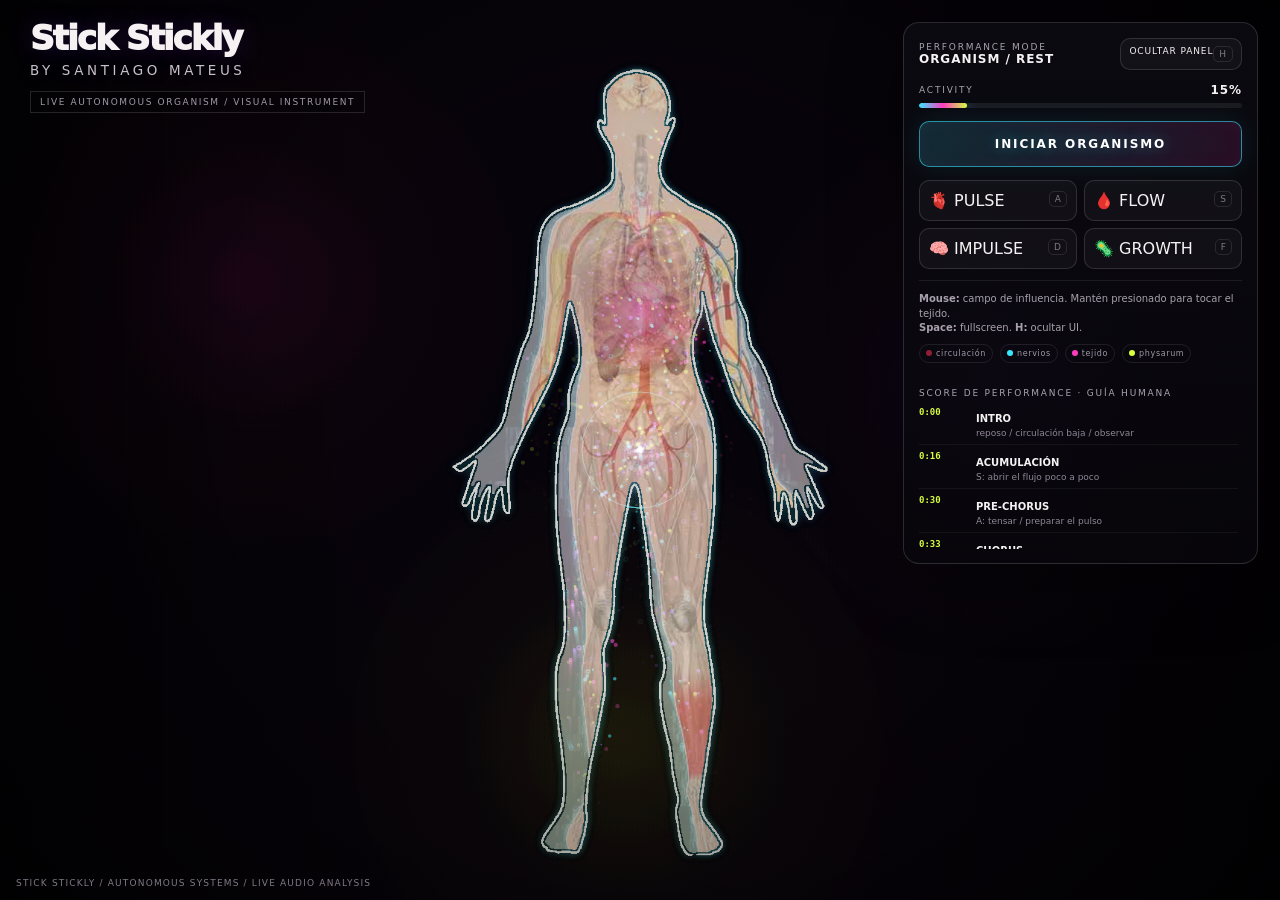
==== Stick_Stickly_Organism_Santiago_Mateus/index.html @ 16b4c2cf "Stick Stickly tarea" ====
<!doctype html>
<html lang="es">
<head>
<meta charset="utf-8">
<meta name="viewport" content="width=device-width,initial-scale=1">
<title>Stick Stickly | By Santiago Mateus</title>
<style>
:root{
  --bg:#07060b;
  --ink:#f6f1f2;
  --muted:#9d96a3;
  --cyan:#37e8ff;
  --pink:#ff3bbf;
  --lime:#d8ff3e;
  --violet:#8e4dff;
  --blood:#8e1f35;
}
*{box-sizing:border-box}
html,body{
  margin:0;width:100%;height:100%;overflow:hidden;background:var(--bg);
  color:var(--ink);font-family:Inter,ui-sans-serif,system-ui,-apple-system,Segoe UI,sans-serif;
  cursor:default
}
canvas{position:fixed;inset:0;width:100%;height:100%;display:block}
.vignette{position:fixed;inset:0;pointer-events:none;background:
  radial-gradient(circle at 50% 44%,transparent 33%,rgba(0,0,0,.28) 67%,rgba(0,0,0,.82) 100%),
  linear-gradient(90deg,rgba(0,0,0,.28),transparent 32%,transparent 68%,rgba(0,0,0,.28))}
.grain{position:fixed;inset:-50%;pointer-events:none;opacity:.055;
  background-image:url("data:image/svg+xml,%3Csvg xmlns='http://www.w3.org/2000/svg' width='160' height='160' viewBox='0 0 160 160'%3E%3Cfilter id='n'%3E%3CfeTurbulence type='fractalNoise' baseFrequency='.85' numOctaves='2' stitchTiles='stitch'/%3E%3C/filter%3E%3Crect width='100%25' height='100%25' filter='url(%23n)' opacity='.85'/%3E%3C/svg%3E");
  transform:rotate(7deg)}
.top{
  position:fixed;left:30px;top:24px;z-index:8;pointer-events:none;
  text-shadow:0 0 26px rgba(142,77,255,.22)
}
.title{font-weight:950;letter-spacing:-.055em;font-size:clamp(34px,4.5vw,66px);line-height:.88}
.by{font-size:clamp(11px,1.05vw,15px);letter-spacing:.27em;text-transform:uppercase;color:#c8c0ca;margin-top:9px}
.tag{
  display:inline-block;margin-top:13px;padding:5px 9px;border:1px solid rgba(255,255,255,.13);
  background:rgba(5,4,8,.35);font-size:9px;
  letter-spacing:.18em;text-transform:uppercase;color:#9f98a7
}
.panel{
  position:fixed;right:22px;top:22px;z-index:12;width:min(355px,calc(100vw - 44px));
  padding:15px 15px 14px;border:1px solid rgba(255,255,255,.14);border-radius:16px;
  background:linear-gradient(180deg,rgba(12,11,18,.88),rgba(8,7,12,.74));
  box-shadow:0 16px 70px rgba(0,0,0,.35)
}
.panel.hidden{display:none}
.row{display:flex;justify-content:space-between;align-items:center;gap:16px}
.label{font-size:9px;text-transform:uppercase;letter-spacing:.2em;color:#aaa2b0}
.value{font-size:12px;font-weight:800;letter-spacing:.08em}
.controls{display:grid;grid-template-columns:1fr 1fr;gap:7px;margin-top:11px}
button{
  appearance:none;border:1px solid rgba(255,255,255,.13);background:rgba(255,255,255,.035);
  color:var(--ink);padding:10px 9px;border-radius:10px;cursor:pointer;text-align:left;
  font:inherit;transition:.14s transform,.14s background,.14s border,.14s box-shadow
}
button:hover{transform:translateY(-1px);background:rgba(255,255,255,.075)}
button.active{
  border-color:rgba(216,255,62,.72);
  box-shadow:0 0 25px rgba(216,255,62,.11),inset 0 0 14px rgba(216,255,62,.035)
}
#hideBtn{font-size:9px;padding:7px 8px;letter-spacing:.1em;text-transform:uppercase}
.k{
  font-size:9px;color:#7f7887;float:right;border:1px solid rgba(255,255,255,.1);
  padding:2px 5px;border-radius:5px
}
.meter{height:5px;border-radius:99px;background:rgba(255,255,255,.07);margin-top:6px;overflow:hidden}
.fill{
  height:100%;width:0%;border-radius:99px;
  background:linear-gradient(90deg,var(--cyan),var(--pink),var(--lime));
  box-shadow:0 0 13px rgba(55,232,255,.48)
}
.hint{margin-top:11px;padding-top:11px;border-top:1px solid rgba(255,255,255,.08);font-size:10px;line-height:1.45;color:#a8a1ad}
.score{margin-top:11px;max-height:235px;overflow:auto;padding-right:4px}
.score::-webkit-scrollbar{width:5px}.score::-webkit-scrollbar-thumb{background:rgba(255,255,255,.12);border-radius:9px}
.cue{display:grid;grid-template-columns:48px 1fr;gap:9px;padding:6px 0;border-bottom:1px solid rgba(255,255,255,.05)}
.time{font:700 9px ui-monospace,monospace;color:var(--lime)}
.cue b{font-size:10px}.cue span{display:block;font-size:9px;color:#8e8795;margin-top:2px}
.legend{display:flex;gap:7px;flex-wrap:wrap;margin-top:8px}
.chip{font-size:8px;letter-spacing:.08em;padding:4px 6px;border:1px solid rgba(255,255,255,.09);border-radius:999px;color:#9f98a7}
.chip i{display:inline-block;width:6px;height:6px;border-radius:50%;margin-right:4px}
.startButton{width:100%;margin:13px 0 2px;padding:15px 12px;border:1px solid rgba(55,232,255,.55);
  background:linear-gradient(110deg,rgba(55,232,255,.16),rgba(255,59,191,.12));color:#fff;
  font-size:12px;font-weight:900;letter-spacing:.16em;text-align:center;text-shadow:0 0 16px rgba(55,232,255,.4);
  box-shadow:0 0 28px rgba(55,232,255,.1),inset 0 0 20px rgba(255,59,191,.04)}
.startButton:hover{border-color:var(--cyan);background:linear-gradient(110deg,rgba(55,232,255,.25),rgba(255,59,191,.2))}
.startButton:disabled{opacity:.5;cursor:wait;transform:none}
.beatFlag{display:inline-block;margin-left:8px;color:var(--pink);font-size:9px;letter-spacing:.16em;opacity:0;transition:opacity .04s;text-shadow:0 0 12px var(--pink)}
.beatFlag.active{opacity:1}
.startButton[hidden]{display:none}
.loading{position:fixed;left:50%;top:50%;z-index:20;transform:translate(-50%,-50%);padding:9px 13px;
  color:var(--cyan);background:rgba(7,6,11,.85);border:1px solid rgba(55,232,255,.25);font-size:10px;
  letter-spacing:.16em;text-transform:uppercase;pointer-events:none}
.loading.hidden{display:none}
.bottom{
  position:fixed;left:28px;bottom:22px;z-index:8;color:#817987;font-size:9px;
  letter-spacing:.13em;text-transform:uppercase;pointer-events:none
}
.bottom{left:16px;bottom:12px}
  .title{font-size:34px}.controls{grid-template-columns:1fr 1fr}.score{max-height:175px}

</style>
</head>
<body>
<canvas id="c"></canvas>
<div class="vignette"></div>

<div class="top">
  <div class="title">Stick Stickly</div>
  <div class="by">By Santiago Mateus</div>
  <div class="tag">live autonomous organism / visual instrument</div>
</div>

<div class="panel" id="panel">
  <div class="row">
    <div><div class="label">Performance mode</div><div class="value" id="mode">ORGANISM / REST</div></div>
    <button id="hideBtn">ocultar panel <span class="k">H</span></button>
  </div>

  <div class="row" style="margin-top:13px">
    <div class="label">activity <span class="beatFlag" id="beatFlag">BEAT</span></div><div class="value" id="activityText">0%</div>
  </div>
  <div class="meter"><div class="fill" id="activityFill"></div></div>

  <button class="startButton" id="startBtn" type="button" disabled>INICIAR ORGANISMO</button>

  <div class="controls">
    <button id="pulseBtn">🫀 PULSE <span class="k">A</span></button>
    <button id="flowBtn">🩸 FLOW <span class="k">S</span></button>
    <button id="impulseBtn">🧠 IMPULSE <span class="k">D</span></button>
    <button id="growthBtn">🦠 GROWTH <span class="k">F</span></button>
  </div>

  <div class="hint">
    <b>Mouse:</b> campo de influencia. Mantén presionado para tocar el tejido.
    <br><b>Space:</b> fullscreen. <b>H:</b> ocultar UI.
  </div>

  <div class="legend">
    <span class="chip"><i style="background:var(--blood)"></i>circulación</span>
    <span class="chip"><i style="background:var(--cyan)"></i>nervios</span>
    <span class="chip"><i style="background:var(--pink)"></i>tejido</span>
    <span class="chip"><i style="background:var(--lime)"></i>physarum</span>
  </div>

  <div class="score">
    <div class="label" style="margin:14px 0 3px">score de performance · guía humana</div>
    <div class="cue"><div class="time">0:00</div><div><b>INTRO</b><span>reposo / circulación baja / observar</span></div></div>
    <div class="cue"><div class="time">0:16</div><div><b>ACUMULACIÓN</b><span>S: abrir el flujo poco a poco</span></div></div>
    <div class="cue"><div class="time">0:30</div><div><b>PRE-CHORUS</b><span>A: tensar / preparar el pulso</span></div></div>
    <div class="cue"><div class="time">0:33</div><div><b>CHORUS</b><span>A + S: el organismo se llena</span></div></div>
    <div class="cue"><div class="time">0:56</div><div><b>VERSE</b><span>soltar A / dejar respirar</span></div></div>
    <div class="cue"><div class="time">1:06</div><div><b>BRIDGE</b><span>D: descarga nerviosa puntual</span></div></div>
    <div class="cue"><div class="time">1:11</div><div><b>BREAKDOWN</b><span>F + S: tejido fuera de equilibrio</span></div></div>
    <div class="cue"><div class="time">2:01</div><div><b>CHORUS 2</b><span>A + mouse: máxima intervención</span></div></div>
    <div class="cue"><div class="time">2:23</div><div><b>CODA / OUTRO</b><span>soltar controles / cicatriz residual</span></div></div>
    <div class="hint">Los tiempos son una guía inicial de ensayo. El audio modula sutilmente el tejido; la intervención sigue siendo manual.</div>
  </div>
</div>

<div class="bottom">stick stickly / autonomous systems / live audio analysis</div>
<div class="loading" id="loading">loading organism</div>

<script>
(() => {
  "use strict";

  const canvas = document.getElementById("c");
  const ctx = canvas.getContext("2d", {alpha:false});
  const panel = document.getElementById("panel");
  const loading = document.getElementById("loading");
  const modeEl = document.getElementById("mode");
  const beatFlag = document.getElementById("beatFlag");
  const activityFill = document.getElementById("activityFill");
  const activityText = document.getElementById("activityText");
  const DPR = Math.min(devicePixelRatio || 1, 2);

  const SRC_W = 585, SRC_H = 1112;
  let W = innerWidth, H = innerHeight;
  let t = 0, last = performance.now();
  let mouse = {x:W/2, y:H/2, inside:true, down:false};

  let pulse=.05, flow=.25, impulse=.02, growth=.28;
  let targetPulse=pulse, targetFlow=flow, targetImpulse=impulse, targetGrowth=growth;
  let energy=.04, nerveBurst=0;
  let beatPulse=0, beatArmed=true, nextBeatAt=0;

  let maskCanvas, maskCtx, maskData;
  let bodyRect={x:0,y:0,w:0,h:0,scale:1};
  let maskAlpha=null;
  let bodyTexture, bodyMaskImage, bodyOutline, neonTexture;
  let staticBodyCanvas, staticBodyCtx;
  let blood=[], nerves=[], sparks=[];
  let phys=[];

  let gridW=120, gridH=80, slimeGrid, slimeNext;
  let audioContext=null, analyser=null, audioElement=null, audioData=null;
  let bassEnergy=0, trebleEnergy=0, movementEnergy=.08;
  const bassHistory=[];
  const BASS_HISTORY_SIZE=48;
  const auraColors = ['#FF00FF', '#CCFF00', '#00FFFF', '#8A2BE2'];
  let auraColorIndex = 0;

  const COLORS = {
    bg:"#07060b", bone:"#ebe4da", tissue:"#c98c86", blood:"#8e1f35",
    cyan:"#37e8ff", pink:"#ff3bbf", lime:"#d8ff3e", violet:"#8e4dff"
  };
  const CELL_COLORS=[COLORS.pink,COLORS.lime,COLORS.cyan,COLORS.violet,COLORS.blood];

  const rand=(a=1,b=0)=>Math.random()*(a-b)+b;
  const clamp=(v,a,b)=>Math.max(a,Math.min(b,v));
  const lerp=(a,b,x)=>a+(b-a)*x;
  const smooth=(a,b,x)=>lerp(a,b,x*x*(3-2*x));

  function resize(){
    W=innerWidth; H=innerHeight;
    canvas.width=W*DPR; canvas.height=H*DPR;
    canvas.style.width=W+"px"; canvas.style.height=H+"px";
    ctx.setTransform(DPR,0,0,DPR,0,0);
    ctx.fillStyle=COLORS.bg;
    ctx.fillRect(0,0,W,H);
    bodyRect=rect();
    initGrid();
  }

  function rect(){
    // The uploaded croquis defines the silhouette proportions.
    const scale=Math.min((W*.72)/SRC_W,(H*.92)/SRC_H);
    const w=SRC_W*scale, h=SRC_H*scale;
    return {x:(W-w)/2,y:(H-h)/2+12,w,h,scale};
  }

  function normToScreen(nx,ny){
    const r=bodyRect;
    return {x:r.x+nx*r.w,y:r.y+ny*r.h};
  }

  function insideBody(x,y){
    if(!maskAlpha) return true;
    const r=bodyRect;
    if(x<r.x || x>=r.x+r.w || y<r.y || y>=r.y+r.h) return false;
    const sx=((x-r.x)*SRC_W/r.w)|0;
    const sy=((y-r.y)*SRC_H/r.h)|0;
    return maskAlpha[sy*SRC_W+sx] > 18;
  }

  function bodyPoint(){
    const r=bodyRect;
    for(let i=0;i<220;i++){
      const x=r.x+Math.random()*r.w;
      const y=r.y+Math.random()*r.h;
      if(insideBody(x,y)) return {x,y};
    }
    return normToScreen(.5,.48);
  }

  function loadImage(src){
    return new Promise((resolve,reject)=>{
      const img=new Image();
      img.onload=()=>resolve(img);
      img.onerror=reject;
      img.src=src;
    });
  }

  function buildNeonTexture(){
    const c=document.createElement("canvas");c.width=SRC_W;c.height=SRC_H;
    const x=c.getContext("2d");
    const g=x.createLinearGradient(0,0,SRC_W,SRC_H);
    g.addColorStop(0,"rgba(55,232,255,.24)");
    g.addColorStop(.38,"rgba(142,77,255,.08)");
    g.addColorStop(.55,"rgba(255,59,191,.18)");
    g.addColorStop(.78,"rgba(216,255,62,.10)");
    g.addColorStop(1,"rgba(55,232,255,.18)");
    x.fillStyle=g;x.fillRect(0,0,SRC_W,SRC_H);
    x.globalCompositeOperation="destination-in";
    x.drawImage(bodyMaskImage,0,0,SRC_W,SRC_H);
    x.globalCompositeOperation="source-over";
    return c;
  }

  function makeAgent(){
    const p=bodyPoint();
    return {x:p.x,y:p.y,vx:rand(1.2,-1.2),vy:rand(1.2,-1.2),r:rand(2.3,.8),seed:Math.random()*1000,life:1};
  }

  function makeNerve(){
    const targets=[
      normToScreen(.50,.09),normToScreen(.50,.22),normToScreen(.50,.31),
      normToScreen(.27,.50),normToScreen(.73,.50),
      normToScreen(.36,.86),normToScreen(.64,.86)
    ];
    const p=bodyPoint(), target=targets[(Math.random()*targets.length)|0];
    return {x:p.x,y:p.y,vx:0,vy:0,target,life:rand(1.8,.5),sz:rand(2.8,1.0)};
  }

  function initAgents(){
    blood=Array.from({length:420},makeAgent);
    nerves=Array.from({length:120},makeNerve);
    phys=Array.from({length:250},()=>{
      const p=bodyPoint(); return {x:p.x,y:p.y,a:rand(Math.PI*2)};
    });
    sparks=[];
    slimeGrid=new Float32Array(gridW*gridH);
    slimeNext=new Float32Array(gridW*gridH);
  }

  function initMaskData(){
    maskCanvas=document.createElement("canvas");
    maskCanvas.width=SRC_W;maskCanvas.height=SRC_H;
    maskCtx=maskCanvas.getContext("2d",{willReadFrequently:true});
    maskCtx.drawImage(bodyMaskImage,0,0,SRC_W,SRC_H);
    maskData=maskCtx.getImageData(0,0,SRC_W,SRC_H);
    maskAlpha=new Uint8Array(SRC_W*SRC_H);
    for(let i=0,p=0;i<maskAlpha.length;i++,p+=4) maskAlpha[i]=maskData.data[p+3];
  }

  function initGrid(){
    gridW=Math.max(64,Math.floor(W/15));
    gridH=Math.max(42,Math.floor(H/15));
    if(!slimeGrid) slimeGrid=new Float32Array(gridW*gridH);
    else if(slimeGrid.length!==gridW*gridH){
      slimeGrid=new Float32Array(gridW*gridH);
      slimeNext=new Float32Array(gridW*gridH);
    }
  }

  function gidx(x,y){return y*gridW+x}

  function trailAt(px,py){
    const r=bodyRect;
    const gx=clamp(Math.floor((px-r.x)/r.w*gridW),0,gridW-1);
    const gy=clamp(Math.floor((py-r.y)/r.h*gridH),0,gridH-1);
    return slimeGrid[gidx(gx,gy)]||0;
  }

  function deposit(px,py,a){
    const r=bodyRect;
    if(px<r.x||py<r.y||px>r.x+r.w||py>r.y+r.h)return;
    const gx=clamp(Math.floor((px-r.x)/r.w*gridW),0,gridW-1);
    const gy=clamp(Math.floor((py-r.y)/r.h*gridH),0,gridH-1);
    if(insideBody(px,py)) slimeGrid[gidx(gx,gy)]+=a;
  }

  function flowVector(x,y){
    const r=bodyRect;
    const nx=(x-r.x)/r.w-.5, ny=(y-r.y)/r.h-.5;
    const noiseStrength=.55+flow*1.7+movementEnergy*2.1+beatPulse*5.2;
    const curl=Math.sin(ny*8+t*(.46+flow*.24))+(.65+flow*.2)*Math.cos(nx*6.4-t*.33)+Math.sin(nx*11-ny*7+t*15)*beatPulse;
    const curl2=Math.cos(nx*7.2+t*.19)-Math.sin(ny*5.1+t*(.40+flow*.2));

    let fx=(Math.cos(curl*1.7+t*.13)-.55*ny*curl2)*noiseStrength;
    let fy=(Math.sin(curl2*1.55-t*.11)+.55*nx*curl)*noiseStrength;
    const noiseAngle=Math.sin(nx*8+ny*5+t*1.1)*(flow*.13+movementEnergy*.12+beatPulse*2.4);
    const rotatedX=fx*Math.cos(noiseAngle)-fy*Math.sin(noiseAngle);
    fy=fx*Math.sin(noiseAngle)+fy*Math.cos(noiseAngle);
    fx=rotatedX;

    // Global circulation is biased toward the heart, not hard-coded paths.
    const heart=normToScreen(.50,.315);
    const dx=heart.x-x, dy=heart.y-y, d=Math.hypot(dx,dy)||1;
    fx += (dx/d)*(0.55+flow*1.8);
    fy += (dy/d)*(0.55+flow*1.8);

    // Performer becomes a moving local field disturbance.
    if(mouse.inside){
      const mdx=mouse.x-x, mdy=mouse.y-y, md=Math.hypot(mdx,mdy)||1;
      if(md<180){
        const m=1-md/180;
        const sign=mouse.down?-1:1;
        fx+=(mdx/md)*m*(2.5+flow*2.1)*sign;
        fy+=(mdy/md)*m*(2.5+flow*2.1)*sign;
      }
    }
    const L=Math.hypot(fx,fy)||1;
    return {x:fx/L,y:fy/L};
  }

  function updateBlood(dt){
    for(let i=0;i<blood.length;i++){
      const p=blood[i];
      let sx=0,sy=0, ax=0,ay=0,cx=0,cy=0,count=0;
      for(let k=1;k<=4;k++){
        const q=blood[(i*17+k*29+i)%blood.length];
        const dx=q.x-p.x,dy=q.y-p.y,d2=dx*dx+dy*dy;
        if(d2<55*55 && d2>0.1){
          const d=Math.sqrt(d2);count++;
          if(d<19){sx-=dx/d*(19-d);sy-=dy/d*(19-d)}
          ax+=q.vx;ay+=q.vy;cx+=q.x;cy+=q.y
        }
      }
      if(count){ax/=count;ay/=count;cx/=count;cy/=count;ax-=p.vx;ay-=p.vy;cx-=p.x;cy-=p.y}

      const f=flowVector(p.x,p.y);
      let fx=sx*(.17+beatPulse*7.5)+ax*.016+cx*.0016+f.x*(.75+flow*3.1);
      let fy=sy*(.17+beatPulse*7.5)+ay*.016+cy*.0016+f.y*(.75+flow*3.1);

      // Cohesion strengthens with GROWTH.
      fx+=cx*growth*.002;fy+=cy*growth*.002;

      if(mouse.inside){
        const mx=p.x-mouse.x,my=p.y-mouse.y,md=Math.hypot(mx,my)||1;
        if(md<145){
          const force=(1-md/145)*(mouse.down?3.8:1.4);
          const direction=mouse.down?1:-1;
          fx+=mx/md*force*direction;
          fy+=my/md*force*direction;
        }
      }
      const jitter=.08+pulse*.72+movementEnergy*.8+bassEnergy*.16;
      fx+=rand(jitter,-jitter);
      fy+=rand(jitter,-jitter);

      p.vx=lerp(p.vx,p.vx+fx,.68);
      p.vy=lerp(p.vy,p.vy+fy,.68);

      const speed=Math.hypot(p.vx,p.vy)||1;
      const max=.62+energy*2.7+pulse*2.3+beatPulse*5.0;
      if(speed>max){p.vx=p.vx/speed*max;p.vy=p.vy/speed*max}

      p.x+=p.vx*dt*72;p.y+=p.vy*dt*72;

      if(!insideBody(p.x,p.y)){
        const q=bodyPoint();
        p.x=lerp(p.x,q.x,.12);p.y=lerp(p.y,q.y,.12);p.vx*=.55;p.vy*=.55;
      }
    }
  }

  function updateNerves(dt){
    const targets=[
      normToScreen(.50,.08),normToScreen(.50,.23),normToScreen(.50,.315),
      normToScreen(.27,.49),normToScreen(.73,.49),
      normToScreen(.37,.86),normToScreen(.63,.86)
    ];
    for(const n of nerves){
      if(Math.random()<.012+nerveBurst*.05)n.target=targets[(Math.random()*targets.length)|0];
      const dx=n.target.x-n.x,dy=n.target.y-n.y,d=Math.hypot(dx,dy)||1;
      const desiredX=dx/d*(1.5+energy*5.0+impulse*6.5),desiredY=dy/d*(1.5+energy*5.0+impulse*6.5);
      const wanderX=Math.cos(t*4.2+n.life*17)*.55;
      const wanderY=Math.sin(t*4.0+n.life*19)*.55;
      const steer=clamp(.04+impulse*.38,.04,.42);
      n.vx=lerp(n.vx,desiredX+wanderX,steer);
      n.vy=lerp(n.vy,desiredY+wanderY,steer);
      n.x+=n.vx*dt*56;n.y+=n.vy*dt*56;

      if(!insideBody(n.x,n.y)){
        const q=bodyPoint();n.x=lerp(n.x,q.x,.2);n.y=lerp(n.y,q.y,.2);
      }
      n.life-=dt*(.25+impulse*.9);
      if(n.life<=0){
        const q=bodyPoint();
        n.x=q.x;n.y=q.y;n.target=q;n.life=rand(1.8,.5);
      }
    }
    nerveBurst*=Math.pow(.0004,dt);
  }

  function updatePhysarum(dt){
    const sensorAngle=.30+growth*.15+beatPulse*.48;
    slimeNext.fill(0);

    // diffuse + decay existing pheromone/trail
    for(let y=1;y<gridH-1;y++){
      for(let x=1;x<gridW-1;x++){
        const i=gidx(x,y),v=slimeGrid[i];
        slimeNext[i]=v*.90+
          (slimeGrid[gidx(x-1,y)]+slimeGrid[gidx(x+1,y)]+slimeGrid[gidx(x,y-1)]+slimeGrid[gidx(x,y+1)])*.012;
      }
    }
    const tmp=slimeGrid;slimeGrid=slimeNext;slimeNext=tmp;

    for(const p of phys){
      const s=17+growth*12;
      const vals=[];
      for(const a of [p.a-sensorAngle,p.a,p.a+sensorAngle]){
        vals.push(trailAt(p.x+Math.cos(a)*s,p.y+Math.sin(a)*s))
      }

      let choice=vals.indexOf(Math.max(...vals));
      if(Math.random()<.18+flow*.25)choice=(Math.random()*3)|0;
      const direction=[p.a-sensorAngle,p.a,p.a+sensorAngle][choice];

      const f=flowVector(p.x,p.y);
      p.a=lerp(p.a,direction,.55);
      p.a=lerp(p.a,Math.atan2(f.y,f.x),.07*flow);
      p.a+=rand(.07,-.07)*(1.15-growth);

      const step=5.2*(.65+growth)*(1+movementEnergy*1.5+beatPulse*.65);
      p.x+=Math.cos(p.a)*step;p.y+=Math.sin(p.a)*step;
      if(!insideBody(p.x,p.y)){
        const q=bodyPoint();p.x=q.x;p.y=q.y;p.a=rand(Math.PI*2);
      }
      deposit(p.x,p.y,.25+growth*1.25);
    }
  }

  function buildStaticBody(){
    staticBodyCanvas=document.createElement("canvas");
    staticBodyCanvas.width=SRC_W;staticBodyCanvas.height=SRC_H;
    staticBodyCtx=staticBodyCanvas.getContext("2d");
    staticBodyCtx.clearRect(0,0,SRC_W,SRC_H);
    staticBodyCtx.globalAlpha=.18;
    staticBodyCtx.drawImage(bodyMaskImage,0,0,SRC_W,SRC_H);
    staticBodyCtx.globalAlpha=.76;
    staticBodyCtx.drawImage(bodyTexture,0,0,SRC_W,SRC_H);
    staticBodyCtx.globalCompositeOperation="screen";
    staticBodyCtx.globalAlpha=.22;
    staticBodyCtx.drawImage(neonTexture,0,0,SRC_W,SRC_H);
    staticBodyCtx.globalCompositeOperation="source-over";
    staticBodyCtx.globalAlpha=.82;
    staticBodyCtx.drawImage(bodyOutline,0,0,SRC_W,SRC_H);
  }

  function drawOrganismBody(){
    const r=bodyRect;

    ctx.save();
    const silhouetteOpacity=clamp(.78+bassEnergy*.12+beatPulse*.18,.72,1);
    ctx.globalAlpha=silhouetteOpacity;
    ctx.shadowColor=`rgba(55,232,255,${clamp(.18+bassEnergy*.42+beatPulse*.55,0,1)})`;
    ctx.shadowBlur=8+bassEnergy*26+beatPulse*48;
    ctx.drawImage(staticBodyCanvas,r.x,r.y,r.w,r.h);
    ctx.shadowColor="transparent";
    ctx.shadowBlur=0;

    // Heart: pulse the exact visual area where the anatomical reference places it.
    const heart=normToScreen(.50,.315);
    const hr=15+r.scale*13+pulse*11+beatPulse*13;
    const glow=ctx.createRadialGradient(heart.x,heart.y,1,heart.x,heart.y,hr*3);
    glow.addColorStop(0,`rgba(255,59,191,${.25+.45*pulse+beatPulse*.25})`);
    glow.addColorStop(.34,`rgba(142,31,53,${.18+.28*pulse})`);
    glow.addColorStop(1,"rgba(142,31,53,0)");
    ctx.globalAlpha=1;ctx.fillStyle=glow;
    ctx.beginPath();ctx.arc(heart.x,heart.y,hr*3,0,Math.PI*2);ctx.fill();

    ctx.strokeStyle="#ff3bbf";
    ctx.globalAlpha=.18+.42*pulse+beatPulse*.38;ctx.lineWidth=1.4+pulse*1.4+beatPulse*2.2;
    ctx.beginPath();ctx.arc(heart.x,heart.y,hr,0,Math.PI*2);ctx.stroke();
    ctx.restore();
  }

  function drawBlood(){
    ctx.save();
    ctx.globalCompositeOperation="screen";
    for(const p of blood){
      const slot=Math.floor((p.seed%1)*CELL_COLORS.length);
      const c=CELL_COLORS[slot];
      ctx.fillStyle=c;
      ctx.globalAlpha=slot===4?.42:.58+pulse*.17;
      ctx.beginPath();ctx.arc(p.x,p.y,p.r*(.9+energy*.35+bassEnergy*.3),0,Math.PI*2);ctx.fill();
    }
    ctx.restore();
  }

  function drawNerves(){
    ctx.save();
    ctx.globalCompositeOperation="screen";
    for(const n of nerves){
      const a=.10+clamp(impulse+.14,0,1)*(.25+.55*energy);
      ctx.globalAlpha=Math.min(.82,a+.12+impulse*.2);
      const c=n.life%2>.9?COLORS.violet:COLORS.cyan;
      ctx.strokeStyle=c;ctx.lineWidth=1.1+n.sz*.15;
      ctx.beginPath();ctx.arc(n.x,n.y,n.sz*(.62+energy*.48),0,Math.PI*2);ctx.stroke();
      if(nerveBurst>.06||impulse>.38){
        ctx.globalAlpha=.08+impulse*.15;ctx.lineWidth=.8;
        ctx.beginPath();ctx.moveTo(n.x,n.y);ctx.lineTo(n.target.x,n.target.y);ctx.stroke();
      }
    }
    ctx.restore();
  }

  function drawPhysarum(){
    ctx.save();ctx.globalCompositeOperation="screen";ctx.lineWidth=1.1+beatPulse*3.8;
    ctx.shadowColor=beatPulse>.05?COLORS.cyan:COLORS.lime;
    ctx.shadowBlur=beatPulse*18;
    const r=rect();
    const sx=r.w/gridW,sy=r.h/gridH;
    for(let y=0;y<gridH;y+=2){
      for(let x=0;x<gridW;x+=2){
        const v=slimeGrid[gidx(x,y)];
        if(v<1.45)continue;
        const px=r.x+(x+.5)*sx,py=r.y+(y+.5)*sy;
        ctx.globalAlpha=clamp(clamp(v/19,0,.55)*(1+beatPulse*2.2),0,1);
        ctx.strokeStyle=beatPulse>.12?COLORS.cyan:((x+y)%4===0?COLORS.lime:COLORS.pink);
        
        ctx.beginPath();ctx.arc(px,py,1+v*.014,0,Math.PI*2);ctx.stroke();
      }
    }
    ctx.restore();
  }

  function drawSparks(dt){
    if(Math.random()<.25+energy*2.3){
      const p=bodyPoint();
      sparks.push({
        x:p.x,y:p.y,vx:rand(2.4,-2.4),vy:rand(2.4,-2.4),
        life:rand(.55,.12),c:[COLORS.cyan,COLORS.pink,COLORS.lime][(Math.random()*3)|0]
      });
    }
    ctx.save();ctx.globalCompositeOperation="screen";
    for(let i=sparks.length-1;i>=0;i--){
      const p=sparks[i];p.life-=dt;p.x+=p.vx*dt*66;p.y+=p.vy*dt*66;
      if(p.life<=0){sparks.splice(i,1);continue}
      ctx.globalAlpha=p.life*.58;ctx.fillStyle=p.c;
      ctx.beginPath();ctx.arc(p.x,p.y,rand(2,.8),0,Math.PI*2);ctx.fill();
    }
    ctx.restore();
  }

  function drawField(){
    if(!mouse.inside)return;
    ctx.save();ctx.globalCompositeOperation="screen";
    const r=mouse.down?92:58;
    const g=ctx.createRadialGradient(mouse.x,mouse.y,0,mouse.x,mouse.y,r);
    g.addColorStop(0,"rgba(55,232,255,.16)");
    g.addColorStop(.42,"rgba(255,59,191,.06)");
    g.addColorStop(1,"rgba(0,0,0,0)");
    ctx.fillStyle=g;ctx.beginPath();ctx.arc(mouse.x,mouse.y,r,0,Math.PI*2);ctx.fill();
    ctx.strokeStyle=mouse.down?COLORS.pink:COLORS.cyan;ctx.globalAlpha=.34;ctx.lineWidth=1;
    ctx.beginPath();ctx.arc(mouse.x,mouse.y,r,0,Math.PI*2);ctx.stroke();
    ctx.restore();
  }

  function setMode(){
    const tags=[];
    if(pulse>.32)tags.push("PULSE");
    if(flow>.45)tags.push("FLOW");
    if(impulse>.30)tags.push("IMPULSE");
    if(growth>.48)tags.push("GROWTH");
    modeEl.textContent=tags.length?`ORGANISM / ${tags.join(" + ")}`:"ORGANISM / REST";
    const a=clamp(pulse*.27+flow*.22+impulse*.23+growth*.28,0,1);
    activityFill.style.width=(a*100).toFixed(0)+"%";
    activityText.textContent=(a*100).toFixed(0)+"%";
  }

  function toggle(name){
    if(name==="pulse")targetPulse=pulse>.32?.05:.78;
    if(name==="flow")targetFlow=flow>.45?.18:.82;
    if(name==="impulse"){
      targetImpulse=impulse>.30?.02:.92;
      nerveBurst=1;
      if(targetImpulse>.3){
        const targets=[normToScreen(.50,.08),normToScreen(.50,.23),normToScreen(.50,.315),normToScreen(.27,.49),normToScreen(.73,.49),normToScreen(.37,.86),normToScreen(.63,.86)];
        for(const n of nerves)n.target=targets[(Math.random()*targets.length)|0];
      }
    }
    if(name==="growth")targetGrowth=growth>.48?.18:.84;
  }

  function setButtons(){
    document.getElementById("pulseBtn").classList.toggle("active",pulse>.32);
    document.getElementById("flowBtn").classList.toggle("active",flow>.45);
    document.getElementById("impulseBtn").classList.toggle("active",impulse>.30);
    document.getElementById("growthBtn").classList.toggle("active",growth>.48);
  }

  function softReset(){
    targetPulse=pulse=.05;targetFlow=flow=.25;targetImpulse=impulse=.02;targetGrowth=growth=.28;
    nerveBurst=0;slimeGrid.fill(0);slimeNext.fill(0);sparks=[];
    for(const p of phys){const q=bodyPoint();p.x=q.x;p.y=q.y;p.a=rand(Math.PI*2)}
    for(const p of blood){const q=bodyPoint();p.x=q.x;p.y=q.y;p.vx=rand(1,-1);p.vy=rand(1,-1)}
  }

  document.getElementById("pulseBtn").onclick=()=>toggle("pulse");
  document.getElementById("flowBtn").onclick=()=>toggle("flow");
  document.getElementById("impulseBtn").onclick=()=>toggle("impulse");
  document.getElementById("growthBtn").onclick=()=>toggle("growth");
  document.getElementById("hideBtn").onclick=()=>panel.classList.toggle("hidden");

  const startBtn=document.getElementById("startBtn");
  startBtn.addEventListener("click",async()=>{
    startBtn.disabled=true;
    startBtn.textContent="INICIANDO...";
    try{
      const AudioContextClass=window.AudioContext||window.webkitAudioContext;
      if(!AudioContextClass)throw new Error("Web Audio no está disponible en este navegador");
      if(!audioContext){
        audioContext=new AudioContextClass();
        analyser=audioContext.createAnalyser();
        analyser.fftSize=4096;
        analyser.minDecibels=-85;
        analyser.maxDecibels=-20;
        analyser.smoothingTimeConstant=.18;
        audioData=new Uint8Array(analyser.frequencyBinCount);
        audioElement=new Audio("./assets/stick_stickly.mp3");
        audioElement.preload="auto";
        audioElement.addEventListener("ended",()=>{
          startBtn.hidden=false;
          startBtn.disabled=false;
          startBtn.textContent="REINICIAR ORGANISMO";
        });
        const source=audioContext.createMediaElementSource(audioElement);
        source.connect(analyser);
        analyser.connect(audioContext.destination);
      }
      if(audioElement.ended){audioElement.currentTime=0;beatArmed=true}
      await audioContext.resume();
      await audioElement.play();
      startBtn.hidden=true;
    }catch(error){
      console.error(error);
      startBtn.disabled=false;
      startBtn.textContent="NO SE PUDO INICIAR · REINTENTAR";
    }
  });

  function sampleAudio(now){
    if(!analyser||!audioData||!audioElement)return;
    if(audioElement.paused){
      bassEnergy=lerp(bassEnergy,0,.12);
      trebleEnergy=lerp(trebleEnergy,0,.12);
      movementEnergy=lerp(movementEnergy,.08,.08);
      return;
    }
    analyser.getByteFrequencyData(audioData);
    const binHz=audioContext.sampleRate/analyser.fftSize;
    const bandRms=(lowHz,highHz)=>{
      const first=Math.max(1,Math.ceil(lowHz/binHz));
      const last=Math.min(audioData.length-1,Math.floor(highHz/binHz));
      let power=0,count=0;
      for(let i=first;i<=last;i++){
        const magnitude=audioData[i]/255;
        power+=magnitude*magnitude;
        count++;
      }
      return count?Math.sqrt(power/count):0;
    };

    const rawBass=bandRms(20,120);
    const localAverage=bassHistory.length
      ?bassHistory.reduce((sum,value)=>sum+value,0)/bassHistory.length
      :0;
    const threshold=Math.max(.075,localAverage*1.3,localAverage+.025);
    if(rawBass<Math.max(.035,localAverage*.88))beatArmed=true;
    if(bassHistory.length>=8&&beatArmed&&now>=nextBeatAt&&rawBass>threshold){
      beatPulse=1;
      auraColorIndex = (auraColorIndex + 1) % auraColors.length;
      nextBeatAt=now+200;
      beatArmed=false;
    }
    bassHistory.push(rawBass);
    if(bassHistory.length>BASS_HISTORY_SIZE)bassHistory.shift();
    bassEnergy=lerp(bassEnergy,rawBass,.42);
    const midHigh=bandRms(250,6000);
    const globalRms=bandRms(20,12000);
    trebleEnergy=lerp(trebleEnergy,midHigh,.12);
    movementEnergy=lerp(movementEnergy,clamp(midHigh*.72+globalRms*.28,.04,1),.14);
  }

  addEventListener("pointermove",e=>{
    mouse.x=e.clientX;mouse.y=e.clientY;mouse.inside=true;
  });
  addEventListener("pointerleave",()=>{mouse.inside=false;mouse.down=false});
  addEventListener("pointerdown",()=>{mouse.down=true});
  addEventListener("pointerup",()=>{mouse.down=false});
  addEventListener("keydown",e=>{
    if(e.repeat||e.target instanceof HTMLInputElement||e.target instanceof HTMLTextAreaElement)return;
    const k=e.key.toLowerCase();
    if(k==="a")toggle("pulse");
    if(k==="s")toggle("flow");
    if(k==="d")toggle("impulse");
    if(k==="f")toggle("growth");
    if(k==="h")panel.classList.toggle("hidden");
    if(e.code==="Space"){
      e.preventDefault();
      if(!document.fullscreenElement)document.documentElement.requestFullscreen?.();
      else document.exitFullscreen?.();
    }
    if(k==="r")softReset();
  });
  addEventListener("dblclick",()=>softReset());

  async function start(){
    resize();

    const [mask,tex,outline]=await Promise.all([
      loadImage("assets/body_mask.png"),
      loadImage("assets/anatomy_texture.png"),
      loadImage("assets/body_outline.png")
    ]);

    bodyMaskImage=mask;bodyTexture=tex;bodyOutline=outline;
    initMaskData();
    neonTexture=buildNeonTexture();
    buildStaticBody();
    initAgents();

    loading.classList.add("hidden");
    startBtn.disabled=false;
    requestAnimationFrame(frame);
  }

  function frame(now){
    const dt=Math.min((now-last)/1000,.032);last=now;t+=dt;

    pulse=lerp(pulse,targetPulse,1-Math.pow(.0009,dt));
    flow=lerp(flow,targetFlow,1-Math.pow(.0009,dt));
    impulse=lerp(impulse,targetImpulse,1-Math.pow(.0012,dt));
    growth=lerp(growth,targetGrowth,1-Math.pow(.0010,dt));
    // IMPULSE is a brief seek burst; manual activation remains the trigger.
    targetImpulse*=Math.pow(.003,dt);

    sampleAudio(now);
    beatPulse*=Math.exp(-dt*11);
    beatFlag.classList.toggle("active",beatPulse>.16);
    energy=clamp(pulse*.54+flow*.13+impulse*.14+growth*.17+bassEnergy*.025,.03,1);

    // Clear the previous frame while retaining the existing motion trails.
    ctx.fillStyle="rgba(7,6,11,.14)";
    ctx.fillRect(0,0,W,H);

    // Subtle, audio-reactive backstage glow.
    const breath=Math.sin(Date.now()*.001);
    const glowEnergy=clamp(trebleEnergy,0,1);
    const haloAlpha=clamp(.025+glowEnergy*.035+(breath+1)*.005,.02,.08);
    const haloBaseRadius=Math.min(W,H)*.36;
    const halos=[
      {x:.20,y:.32,color:"255,59,191",phase:0},
      {x:.79,y:.43,color:"142,77,255",phase:2.1},
      {x:.48,y:.83,color:"216,255,62",phase:4.2}
    ];

    ctx.save();
    for(const halo of halos){
      const pulse=Math.sin(Date.now()*.001+halo.phase);
      const x=W*halo.x+pulse*(12+glowEnergy*22);
      const y=H*halo.y+breath*(8+glowEnergy*14);
      const radius=haloBaseRadius+pulse*16+glowEnergy*28;
      const gradient=ctx.createRadialGradient(x,y,0,x,y,radius);
      gradient.addColorStop(0,`rgba(${halo.color},.72)`);
      gradient.addColorStop(.42,`rgba(${halo.color},.24)`);
      gradient.addColorStop(1,`rgba(${halo.color},0)`);
      ctx.globalAlpha=haloAlpha;
      ctx.fillStyle=gradient;
      ctx.beginPath();
      ctx.arc(x,y,radius,0,Math.PI*2);
      ctx.fill();
    }
    ctx.restore();

    // Screen-edge aura changes color on each beat and follows its decay.
    ctx.save();
    ctx.globalAlpha=clamp(beatPulse*.72,0,.72);
    ctx.strokeStyle=auraColors[auraColorIndex];
    ctx.lineWidth=1+beatPulse*6;
    ctx.shadowColor=auraColors[auraColorIndex];
    ctx.shadowBlur=beatPulse*48;
    ctx.strokeRect(0,0,W,H);
    ctx.restore();

    updateBlood(dt);
    updateNerves(dt);
    updatePhysarum(dt);

    drawOrganismBody();
    drawPhysarum();
    drawBlood();
    drawNerves();
    drawSparks(dt);
    drawField();

    setMode();setButtons();
    requestAnimationFrame(frame);
  }

  addEventListener("resize",()=>{resize();});
  start().catch(err=>{
    console.error(err);
    loading.textContent="no se pudieron cargar los assets del organismo";
  });
})();
</script>
</body>
</html>
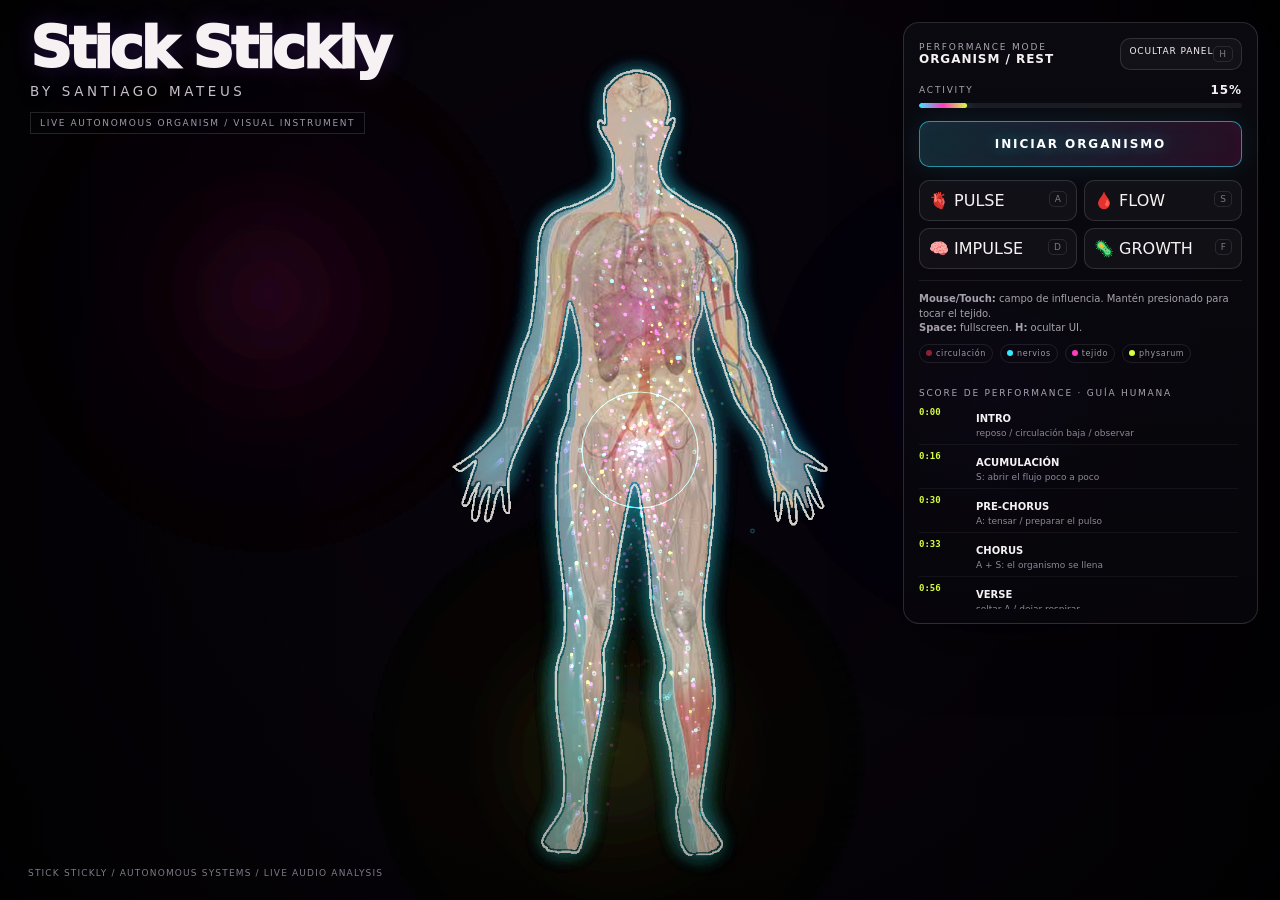
==== commit 087e10c8: "Update index.html" ====
--- a/Stick_Stickly_Organism_Santiago_Mateus/index.html
+++ b/Stick_Stickly_Organism_Santiago_Mateus/index.html
@@ -19,15 +19,13 @@
 html,body{
   margin:0;width:100%;height:100%;overflow:hidden;background:var(--bg);
   color:var(--ink);font-family:Inter,ui-sans-serif,system-ui,-apple-system,Segoe UI,sans-serif;
-  cursor:default
+  cursor:default;
+  touch-action:none;
 }
 canvas{position:fixed;inset:0;width:100%;height:100%;display:block}
 .vignette{position:fixed;inset:0;pointer-events:none;background:
   radial-gradient(circle at 50% 44%,transparent 33%,rgba(0,0,0,.28) 67%,rgba(0,0,0,.82) 100%),
   linear-gradient(90deg,rgba(0,0,0,.28),transparent 32%,transparent 68%,rgba(0,0,0,.28))}
-.grain{position:fixed;inset:-50%;pointer-events:none;opacity:.055;
-  background-image:url("data:image/svg+xml,%3Csvg xmlns='http://www.w3.org/2000/svg' width='160' height='160' viewBox='0 0 160 160'%3E%3Cfilter id='n'%3E%3CfeTurbulence type='fractalNoise' baseFrequency='.85' numOctaves='2' stitchTiles='stitch'/%3E%3C/filter%3E%3Crect width='100%25' height='100%25' filter='url(%23n)' opacity='.85'/%3E%3C/svg%3E");
-  transform:rotate(7deg)}
 .top{
   position:fixed;left:30px;top:24px;z-index:8;pointer-events:none;
   text-shadow:0 0 26px rgba(142,77,255,.22)
@@ -97,9 +95,10 @@
   position:fixed;left:28px;bottom:22px;z-index:8;color:#817987;font-size:9px;
   letter-spacing:.13em;text-transform:uppercase;pointer-events:none
 }
-.bottom{left:16px;bottom:12px}
+@media (max-width: 600px) {
+  .bottom{left:16px;bottom:12px}
   .title{font-size:34px}.controls{grid-template-columns:1fr 1fr}.score{max-height:175px}
-
+}
 </style>
 </head>
 <body>
@@ -133,7 +132,7 @@
   </div>
 
   <div class="hint">
-    <b>Mouse:</b> campo de influencia. Mantén presionado para tocar el tejido.
+    <b>Mouse/Touch:</b> campo de influencia. Mantén presionado para tocar el tejido.
     <br><b>Space:</b> fullscreen. <b>H:</b> ocultar UI.
   </div>
 
@@ -174,7 +173,9 @@
   const beatFlag = document.getElementById("beatFlag");
   const activityFill = document.getElementById("activityFill");
   const activityText = document.getElementById("activityText");
-  const DPR = Math.min(devicePixelRatio || 1, 2);
+
+  // Resolución base limitada; autoQuality() la baja sola si el equipo no da abasto.
+  let DPR = Math.min(devicePixelRatio || 1, 1.25);
 
   const SRC_W = 585, SRC_H = 1112;
   let W = innerWidth, H = innerHeight;
@@ -191,6 +192,7 @@
   let maskAlpha=null;
   let bodyTexture, bodyMaskImage, bodyOutline, neonTexture;
   let staticBodyCanvas, staticBodyCtx;
+  let glowCanvas, glowPad=48;
   let blood=[], nerves=[], sparks=[];
   let phys=[];
 
@@ -208,10 +210,32 @@
   };
   const CELL_COLORS=[COLORS.pink,COLORS.lime,COLORS.cyan,COLORS.violet,COLORS.blood];
 
+  // Halos precalculados como sprites (antes: 3 gradientes nuevos por frame)
+  const HALO_DEFS=[
+    {x:.20,y:.32,rgb:"255,59,191",phase:0},
+    {x:.79,y:.43,rgb:"142,77,255",phase:2.1},
+    {x:.48,y:.83,rgb:"216,255,62",phase:4.2}
+  ];
+  const haloSprites=HALO_DEFS.map(h=>{
+    const c=document.createElement("canvas");c.width=c.height=256;
+    const g=c.getContext("2d");
+    const gr=g.createRadialGradient(128,128,0,128,128,128);
+    gr.addColorStop(0,`rgba(${h.rgb},.72)`);
+    gr.addColorStop(.42,`rgba(${h.rgb},.24)`);
+    gr.addColorStop(1,`rgba(${h.rgb},0)`);
+    g.fillStyle=gr;g.fillRect(0,0,256,256);
+    return c;
+  });
+
+  // Buffers para dibujar physarum en batch
+  const SB=6;
+  let slimeBuf=null;
+  const slimeCnt=new Int32Array(3*SB);
+  const SLIME_COLS=[COLORS.pink,COLORS.lime,COLORS.cyan];
+
   const rand=(a=1,b=0)=>Math.random()*(a-b)+b;
   const clamp=(v,a,b)=>Math.max(a,Math.min(b,v));
   const lerp=(a,b,x)=>a+(b-a)*x;
-  const smooth=(a,b,x)=>lerp(a,b,x*x*(3-2*x));
 
   function resize(){
     W=innerWidth; H=innerHeight;
@@ -225,7 +249,6 @@
   }
 
   function rect(){
-    // The uploaded croquis defines the silhouette proportions.
     const scale=Math.min((W*.72)/SRC_W,(H*.92)/SRC_H);
     const w=SRC_W*scale, h=SRC_H*scale;
     return {x:(W-w)/2,y:(H-h)/2+12,w,h,scale};
@@ -282,7 +305,7 @@
 
   function makeAgent(){
     const p=bodyPoint();
-    return {x:p.x,y:p.y,vx:rand(1.2,-1.2),vy:rand(1.2,-1.2),r:rand(2.3,.8),seed:Math.random()*1000,life:1};
+    return {x:p.x,y:p.y,vx:rand(1.2,-1.2),vy:rand(1.2,-1.2),r:rand(2.3,.8),seed:Math.random()*1000,life:1,slot:(Math.random()*5)|0};
   }
 
   function makeNerve(){
@@ -340,7 +363,10 @@
     if(px<r.x||py<r.y||px>r.x+r.w||py>r.y+r.h)return;
     const gx=clamp(Math.floor((px-r.x)/r.w*gridW),0,gridW-1);
     const gy=clamp(Math.floor((py-r.y)/r.h*gridH),0,gridH-1);
-    if(insideBody(px,py)) slimeGrid[gidx(gx,gy)]+=a;
+    if(insideBody(px,py)) {
+      const i = gidx(gx,gy);
+      slimeGrid[i] = Math.min(25, slimeGrid[i] + a);
+    }
   }
 
   function flowVector(x,y){
@@ -357,13 +383,11 @@
     fy=fx*Math.sin(noiseAngle)+fy*Math.cos(noiseAngle);
     fx=rotatedX;
 
-    // Global circulation is biased toward the heart, not hard-coded paths.
     const heart=normToScreen(.50,.315);
     const dx=heart.x-x, dy=heart.y-y, d=Math.hypot(dx,dy)||1;
     fx += (dx/d)*(0.55+flow*1.8);
     fy += (dy/d)*(0.55+flow*1.8);
 
-    // Performer becomes a moving local field disturbance.
     if(mouse.inside){
       const mdx=mouse.x-x, mdy=mouse.y-y, md=Math.hypot(mdx,mdy)||1;
       if(md<180){
@@ -396,7 +420,6 @@
       let fx=sx*(.17+beatPulse*7.5)+ax*.016+cx*.0016+f.x*(.75+flow*3.1);
       let fy=sy*(.17+beatPulse*7.5)+ay*.016+cy*.0016+f.y*(.75+flow*3.1);
 
-      // Cohesion strengthens with GROWTH.
       fx+=cx*growth*.002;fy+=cy*growth*.002;
 
       if(mouse.inside){
@@ -461,26 +484,24 @@
     const sensorAngle=.30+growth*.15+beatPulse*.48;
     slimeNext.fill(0);
 
-    // diffuse + decay existing pheromone/trail
     for(let y=1;y<gridH-1;y++){
       for(let x=1;x<gridW-1;x++){
-        const i=gidx(x,y),v=slimeGrid[i];
-        slimeNext[i]=v*.90+
-          (slimeGrid[gidx(x-1,y)]+slimeGrid[gidx(x+1,y)]+slimeGrid[gidx(x,y-1)]+slimeGrid[gidx(x,y+1)])*.012;
+        const i=y*gridW+x,v=slimeGrid[i];
+        slimeNext[i]=v*.90+(slimeGrid[i-1]+slimeGrid[i+1]+slimeGrid[i-gridW]+slimeGrid[i+gridW])*.012;
       }
     }
     const tmp=slimeGrid;slimeGrid=slimeNext;slimeNext=tmp;
 
     for(const p of phys){
+      // Sin arrays ni spread: cero basura por frame
       const s=17+growth*12;
-      const vals=[];
-      for(const a of [p.a-sensorAngle,p.a,p.a+sensorAngle]){
-        vals.push(trailAt(p.x+Math.cos(a)*s,p.y+Math.sin(a)*s))
-      }
-
-      let choice=vals.indexOf(Math.max(...vals));
+      const a0=p.a-sensorAngle, a2=p.a+sensorAngle;
+      const v0=trailAt(p.x+Math.cos(a0)*s,p.y+Math.sin(a0)*s);
+      const v1=trailAt(p.x+Math.cos(p.a)*s,p.y+Math.sin(p.a)*s);
+      const v2=trailAt(p.x+Math.cos(a2)*s,p.y+Math.sin(a2)*s);
+      let choice=(v0>=v1&&v0>=v2)?0:(v1>=v2?1:2);
       if(Math.random()<.18+flow*.25)choice=(Math.random()*3)|0;
-      const direction=[p.a-sensorAngle,p.a,p.a+sensorAngle][choice];
+      const direction=choice===0?a0:(choice===1?p.a:a2);
 
       const f=flowVector(p.x,p.y);
       p.a=lerp(p.a,direction,.55);
@@ -494,6 +515,16 @@
       }
       deposit(p.x,p.y,.25+growth*1.25);
     }
+  }
+
+  function buildGlow(){
+    glowCanvas=document.createElement("canvas");
+    glowCanvas.width=SRC_W+glowPad*2; glowCanvas.height=SRC_H+glowPad*2;
+    const g=glowCanvas.getContext("2d");
+    g.shadowColor="rgb(55,232,255)";
+    g.shadowBlur=36;
+    g.shadowOffsetX=glowCanvas.width; // la imagen queda fuera del canvas, solo entra su sombra
+    g.drawImage(bodyMaskImage,glowPad-glowCanvas.width,glowPad,SRC_W,SRC_H);
   }
 
   function buildStaticBody(){
@@ -511,21 +542,17 @@
     staticBodyCtx.globalCompositeOperation="source-over";
     staticBodyCtx.globalAlpha=.82;
     staticBodyCtx.drawImage(bodyOutline,0,0,SRC_W,SRC_H);
+    buildGlow();
   }
 
   function drawOrganismBody(){
-    const r=bodyRect;
-
+    const r=bodyRect, s=r.scale;
     ctx.save();
-    const silhouetteOpacity=clamp(.78+bassEnergy*.12+beatPulse*.18,.72,1);
-    ctx.globalAlpha=silhouetteOpacity;
-    ctx.shadowColor=`rgba(55,232,255,${clamp(.18+bassEnergy*.42+beatPulse*.55,0,1)})`;
-    ctx.shadowBlur=8+bassEnergy*26+beatPulse*48;
+    ctx.globalAlpha=clamp(.18+bassEnergy*.42+beatPulse*.55,0,.9);
+    ctx.drawImage(glowCanvas,r.x-glowPad*s,r.y-glowPad*s,glowCanvas.width*s,glowCanvas.height*s);
+    ctx.globalAlpha=clamp(.78+bassEnergy*.12+beatPulse*.18,.72,1);
     ctx.drawImage(staticBodyCanvas,r.x,r.y,r.w,r.h);
-    ctx.shadowColor="transparent";
-    ctx.shadowBlur=0;
-
-    // Heart: pulse the exact visual area where the anatomical reference places it.
+
     const heart=normToScreen(.50,.315);
     const hr=15+r.scale*13+pulse*11+beatPulse*13;
     const glow=ctx.createRadialGradient(heart.x,heart.y,1,heart.x,heart.y,hr*3);
@@ -543,50 +570,82 @@
 
   function drawBlood(){
     ctx.save();
-    ctx.globalCompositeOperation="screen";
-    for(const p of blood){
-      const slot=Math.floor((p.seed%1)*CELL_COLORS.length);
-      const c=CELL_COLORS[slot];
-      ctx.fillStyle=c;
+    ctx.globalCompositeOperation="lighter";
+    for(let slot=0;slot<CELL_COLORS.length;slot++){
+      ctx.fillStyle=CELL_COLORS[slot];
       ctx.globalAlpha=slot===4?.42:.58+pulse*.17;
-      ctx.beginPath();ctx.arc(p.x,p.y,p.r*(.9+energy*.35+bassEnergy*.3),0,Math.PI*2);ctx.fill();
+      ctx.beginPath();
+      for(let i=0;i<blood.length;i++){
+        const p=blood[i];
+        if(p.slot!==slot)continue;
+        const rr=p.r*(.9+energy*.35+bassEnergy*.3);
+        ctx.moveTo(p.x+rr,p.y);
+        ctx.arc(p.x,p.y,rr,0,6.2832);
+      }
+      ctx.fill();
     }
     ctx.restore();
   }
 
   function drawNerves(){
     ctx.save();
-    ctx.globalCompositeOperation="screen";
-    for(const n of nerves){
-      const a=.10+clamp(impulse+.14,0,1)*(.25+.55*energy);
-      ctx.globalAlpha=Math.min(.82,a+.12+impulse*.2);
-      const c=n.life%2>.9?COLORS.violet:COLORS.cyan;
-      ctx.strokeStyle=c;ctx.lineWidth=1.1+n.sz*.15;
-      ctx.beginPath();ctx.arc(n.x,n.y,n.sz*(.62+energy*.48),0,Math.PI*2);ctx.stroke();
-      if(nerveBurst>.06||impulse>.38){
-        ctx.globalAlpha=.08+impulse*.15;ctx.lineWidth=.8;
-        ctx.beginPath();ctx.moveTo(n.x,n.y);ctx.lineTo(n.target.x,n.target.y);ctx.stroke();
-      }
+    ctx.globalCompositeOperation="lighter";
+    const a=.10+clamp(impulse+.14,0,1)*(.25+.55*energy);
+    ctx.globalAlpha=Math.min(.82,a+.12+impulse*.2);
+    ctx.lineWidth=1.3;
+    const rad=.62+energy*.48;
+    for(let pass=0;pass<2;pass++){
+      ctx.strokeStyle=pass?COLORS.violet:COLORS.cyan;
+      ctx.beginPath();
+      for(const n of nerves){
+        if((n.life%2>.9)!==(pass===1))continue;
+        const rr=n.sz*rad;
+        ctx.moveTo(n.x+rr,n.y);
+        ctx.arc(n.x,n.y,rr,0,6.2832);
+      }
+      ctx.stroke();
+    }
+    if(nerveBurst>.06||impulse>.38){
+      ctx.globalAlpha=.08+impulse*.15;
+      ctx.lineWidth=.8;
+      ctx.strokeStyle=COLORS.cyan;
+      ctx.beginPath();
+      for(const n of nerves){ctx.moveTo(n.x,n.y);ctx.lineTo(n.target.x,n.target.y)}
+      ctx.stroke();
     }
     ctx.restore();
   }
 
   function drawPhysarum(){
-    ctx.save();ctx.globalCompositeOperation="screen";ctx.lineWidth=1.1+beatPulse*3.8;
-    ctx.shadowColor=beatPulse>.05?COLORS.cyan:COLORS.lime;
-    ctx.shadowBlur=beatPulse*18;
-    const r=rect();
-    const sx=r.w/gridW,sy=r.h/gridH;
+    const r=bodyRect, sx=r.w/gridW, sy=r.h/gridH;
+    const cap=Math.ceil(gridW/2)*Math.ceil(gridH/2)*2;
+    if(!slimeBuf||slimeBuf[0].length<cap)
+      slimeBuf=Array.from({length:3*SB},()=>new Float32Array(cap));
+    slimeCnt.fill(0);
+    const beat=beatPulse>.12;
+
     for(let y=0;y<gridH;y+=2){
       for(let x=0;x<gridW;x+=2){
-        const v=slimeGrid[gidx(x,y)];
-        if(v<1.45)continue;
-        const px=r.x+(x+.5)*sx,py=r.y+(y+.5)*sy;
-        ctx.globalAlpha=clamp(clamp(v/19,0,.55)*(1+beatPulse*2.2),0,1);
-        ctx.strokeStyle=beatPulse>.12?COLORS.cyan:((x+y)%4===0?COLORS.lime:COLORS.pink);
-        
-        ctx.beginPath();ctx.arc(px,py,1+v*.014,0,Math.PI*2);ctx.stroke();
-      }
+        const v=slimeGrid[y*gridW+x];
+        if(v<1.8)continue;
+        const b=Math.min(SB-1,(Math.min(v/20,.45)/.45*SB)|0);
+        const g=(beat?2:((x+y)%4===0?1:0))*SB+b;
+        const n=slimeCnt[g], buf=slimeBuf[g];
+        buf[n]=r.x+(x+.5)*sx; buf[n+1]=r.y+(y+.5)*sy;
+        slimeCnt[g]=n+2;
+      }
+    }
+
+    ctx.save();
+    ctx.globalCompositeOperation="lighter";
+    for(let g=0;g<3*SB;g++){
+      const n=slimeCnt[g]; if(!n)continue;
+      ctx.globalAlpha=clamp(((g%SB+1)/SB)*.45*(1+beatPulse*1.5),0,1);
+      ctx.fillStyle=SLIME_COLS[(g/SB)|0];
+      ctx.beginPath();
+      const buf=slimeBuf[g];
+      for(let i=0;i<n;i+=2)ctx.rect(buf[i],buf[i+1],2,2);
+      ctx.fill();
     }
     ctx.restore();
   }
@@ -599,7 +658,7 @@
         life:rand(.55,.12),c:[COLORS.cyan,COLORS.pink,COLORS.lime][(Math.random()*3)|0]
       });
     }
-    ctx.save();ctx.globalCompositeOperation="screen";
+    ctx.save();ctx.globalCompositeOperation="lighter";
     for(let i=sparks.length-1;i>=0;i--){
       const p=sparks[i];p.life-=dt;p.x+=p.vx*dt*66;p.y+=p.vy*dt*66;
       if(p.life<=0){sparks.splice(i,1);continue}
@@ -611,7 +670,7 @@
 
   function drawField(){
     if(!mouse.inside)return;
-    ctx.save();ctx.globalCompositeOperation="screen";
+    ctx.save();ctx.globalCompositeOperation="lighter";
     const r=mouse.down?92:58;
     const g=ctx.createRadialGradient(mouse.x,mouse.y,0,mouse.x,mouse.y,r);
     g.addColorStop(0,"rgba(55,232,255,.16)");
@@ -654,6 +713,24 @@
     document.getElementById("flowBtn").classList.toggle("active",flow>.45);
     document.getElementById("impulseBtn").classList.toggle("active",impulse>.30);
     document.getElementById("growthBtn").classList.toggle("active",growth>.48);
+  }
+
+  // Actualiza el DOM ~8 veces por segundo en vez de 60
+  let lastUI=0;
+  function uiTick(now){
+    if(now-lastUI<120)return;
+    lastUI=now;
+    setMode();setButtons();
+  }
+
+  // Si el promedio baja de ~38 fps, reduce la resolución interna del canvas
+  let fpsAcc=0,fpsN=0,lastQ=0;
+  function autoQuality(dt,now){
+    fpsAcc+=dt;fpsN++;
+    if(!lastQ){lastQ=now;return}
+    if(now-lastQ<2000||fpsN<30)return;
+    const avg=fpsAcc/fpsN;fpsAcc=0;fpsN=0;lastQ=now;
+    if(avg>.026&&DPR>.55){DPR=Math.max(.55,DPR-.2);resize();}
   }
 
   function softReset(){
@@ -753,8 +830,8 @@
     mouse.x=e.clientX;mouse.y=e.clientY;mouse.inside=true;
   });
   addEventListener("pointerleave",()=>{mouse.inside=false;mouse.down=false});
+  addEventListener("pointerup",()=>{mouse.down=false});
   addEventListener("pointerdown",()=>{mouse.down=true});
-  addEventListener("pointerup",()=>{mouse.down=false});
   addEventListener("keydown",e=>{
     if(e.repeat||e.target instanceof HTMLInputElement||e.target instanceof HTMLTextAreaElement)return;
     const k=e.key.toLowerCase();
@@ -794,12 +871,12 @@
 
   function frame(now){
     const dt=Math.min((now-last)/1000,.032);last=now;t+=dt;
+    autoQuality(dt,now);
 
     pulse=lerp(pulse,targetPulse,1-Math.pow(.0009,dt));
     flow=lerp(flow,targetFlow,1-Math.pow(.0009,dt));
     impulse=lerp(impulse,targetImpulse,1-Math.pow(.0012,dt));
     growth=lerp(growth,targetGrowth,1-Math.pow(.0010,dt));
-    // IMPULSE is a brief seek burst; manual activation remains the trigger.
     targetImpulse*=Math.pow(.003,dt);
 
     sampleAudio(now);
@@ -807,48 +884,38 @@
     beatFlag.classList.toggle("active",beatPulse>.16);
     energy=clamp(pulse*.54+flow*.13+impulse*.14+growth*.17+bassEnergy*.025,.03,1);
 
-    // Clear the previous frame while retaining the existing motion trails.
     ctx.fillStyle="rgba(7,6,11,.14)";
     ctx.fillRect(0,0,W,H);
 
-    // Subtle, audio-reactive backstage glow.
-    const breath=Math.sin(Date.now()*.001);
+    const ts=Date.now()*.001;
+    const breath=Math.sin(ts);
     const glowEnergy=clamp(trebleEnergy,0,1);
     const haloAlpha=clamp(.025+glowEnergy*.035+(breath+1)*.005,.02,.08);
     const haloBaseRadius=Math.min(W,H)*.36;
-    const halos=[
-      {x:.20,y:.32,color:"255,59,191",phase:0},
-      {x:.79,y:.43,color:"142,77,255",phase:2.1},
-      {x:.48,y:.83,color:"216,255,62",phase:4.2}
-    ];
 
     ctx.save();
-    for(const halo of halos){
-      const pulse=Math.sin(Date.now()*.001+halo.phase);
-      const x=W*halo.x+pulse*(12+glowEnergy*22);
-      const y=H*halo.y+breath*(8+glowEnergy*14);
-      const radius=haloBaseRadius+pulse*16+glowEnergy*28;
-      const gradient=ctx.createRadialGradient(x,y,0,x,y,radius);
-      gradient.addColorStop(0,`rgba(${halo.color},.72)`);
-      gradient.addColorStop(.42,`rgba(${halo.color},.24)`);
-      gradient.addColorStop(1,`rgba(${halo.color},0)`);
-      ctx.globalAlpha=haloAlpha;
-      ctx.fillStyle=gradient;
-      ctx.beginPath();
-      ctx.arc(x,y,radius,0,Math.PI*2);
-      ctx.fill();
+    ctx.globalAlpha=haloAlpha;
+    for(let i=0;i<HALO_DEFS.length;i++){
+      const h=HALO_DEFS[i], hp=Math.sin(ts+h.phase);
+      const x=W*h.x+hp*(12+glowEnergy*22);
+      const y=H*h.y+breath*(8+glowEnergy*14);
+      const radius=haloBaseRadius+hp*16+glowEnergy*28;
+      ctx.drawImage(haloSprites[i],x-radius,y-radius,radius*2,radius*2);
     }
     ctx.restore();
 
-    // Screen-edge aura changes color on each beat and follows its decay.
-    ctx.save();
-    ctx.globalAlpha=clamp(beatPulse*.72,0,.72);
-    ctx.strokeStyle=auraColors[auraColorIndex];
-    ctx.lineWidth=1+beatPulse*6;
-    ctx.shadowColor=auraColors[auraColorIndex];
-    ctx.shadowBlur=beatPulse*48;
-    ctx.strokeRect(0,0,W,H);
-    ctx.restore();
+    // Aura del beat sin shadowBlur: trazo ancho y tenue + trazo fino
+    if(beatPulse>.02){
+      ctx.save();
+      ctx.strokeStyle=auraColors[auraColorIndex];
+      ctx.globalAlpha=clamp(beatPulse*.18,0,.18);
+      ctx.lineWidth=4+beatPulse*26;
+      ctx.strokeRect(0,0,W,H);
+      ctx.globalAlpha=clamp(beatPulse*.72,0,.72);
+      ctx.lineWidth=1+beatPulse*6;
+      ctx.strokeRect(0,0,W,H);
+      ctx.restore();
+    }
 
     updateBlood(dt);
     updateNerves(dt);
@@ -861,7 +928,7 @@
     drawSparks(dt);
     drawField();
 
-    setMode();setButtons();
+    uiTick(now);
     requestAnimationFrame(frame);
   }
 
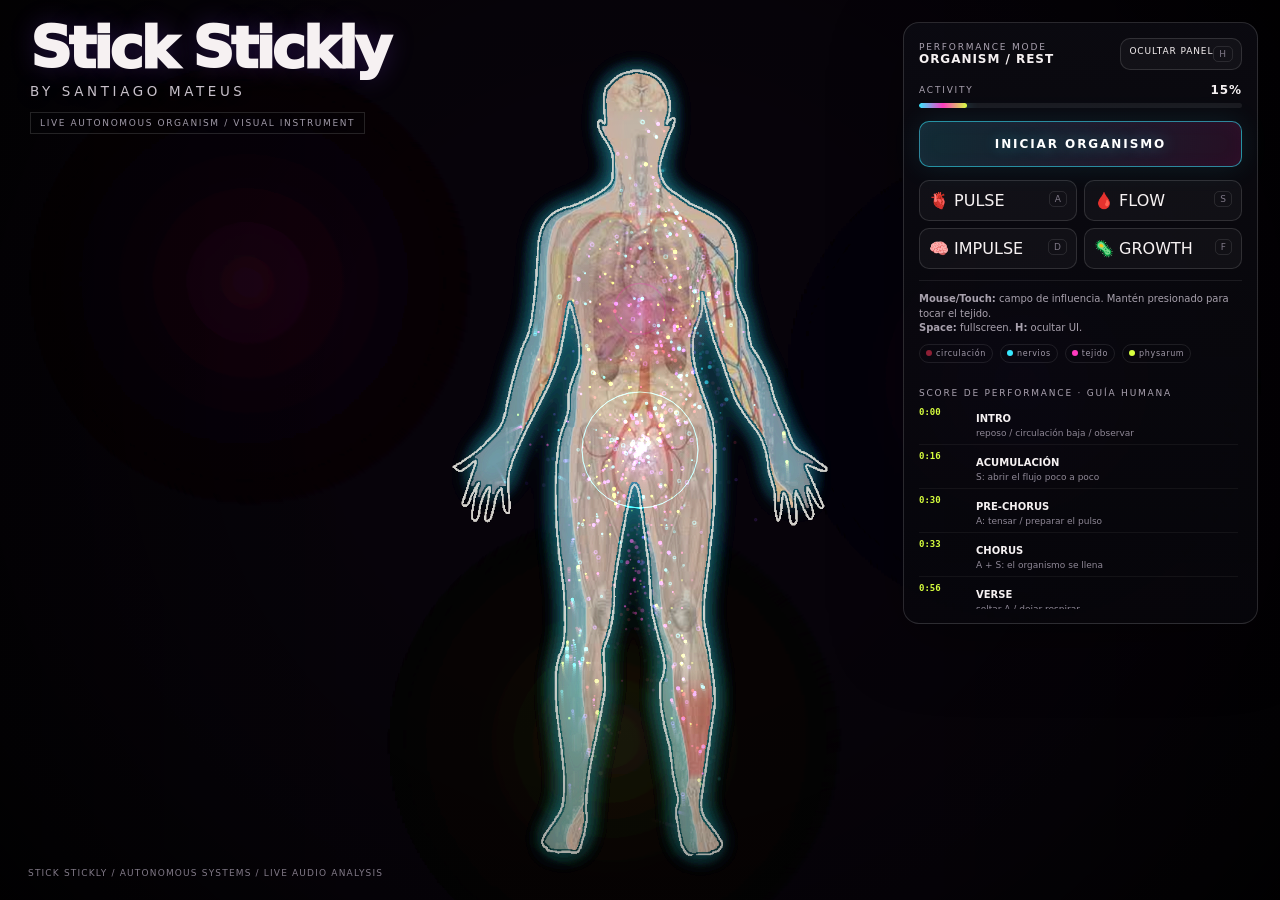
==== commit 306109b6: "Update index.html" ====
--- a/Stick_Stickly_Organism_Santiago_Mateus/index.html
+++ b/Stick_Stickly_Organism_Santiago_Mateus/index.html
@@ -199,10 +199,16 @@
   let gridW=120, gridH=80, slimeGrid, slimeNext;
   let audioContext=null, analyser=null, audioElement=null, audioData=null;
   let bassEnergy=0, trebleEnergy=0, movementEnergy=.08;
+  let beatAnalyser=null, beatData=null, prevBeat=null;
+  const fluxHistory=[];
+  const FLUX_HISTORY_SIZE=43;
+  const auraColors = ['#FF00FF', '#CCFF00', '#00FFFF', '#8A2BE2'];
+  let auraColorIndex = 0;
+  let auraPulse=0, nextAuraAt=0, edmMode=false;
+  const EDM_START=169;        // segundos (2:49): antes = halo clásico / desde aquí = halo EDM explosivo
+  const CLASSIC_SHADOW=false; // true = shadowBlur original en 0–2:49 (más fiel, pero más pesado para la GPU)
   const bassHistory=[];
   const BASS_HISTORY_SIZE=48;
-  const auraColors = ['#FF00FF', '#CCFF00', '#00FFFF', '#8A2BE2'];
-  let auraColorIndex = 0;
 
   const COLORS = {
     bg:"#07060b", bone:"#ebe4da", tissue:"#c98c86", blood:"#8e1f35",
@@ -761,6 +767,13 @@
         analyser.maxDecibels=-20;
         analyser.smoothingTimeConstant=.18;
         audioData=new Uint8Array(analyser.frequencyBinCount);
+        beatAnalyser=audioContext.createAnalyser();
+        beatAnalyser.fftSize=2048;
+        beatAnalyser.smoothingTimeConstant=0;
+        beatAnalyser.minDecibels=-80;
+        beatAnalyser.maxDecibels=-5;
+        beatData=new Uint8Array(beatAnalyser.frequencyBinCount);
+        prevBeat=new Uint8Array(beatAnalyser.frequencyBinCount);
         audioElement=new Audio("./assets/stick_stickly.mp3");
         audioElement.preload="auto";
         audioElement.addEventListener("ended",()=>{
@@ -770,6 +783,7 @@
         });
         const source=audioContext.createMediaElementSource(audioElement);
         source.connect(analyser);
+        source.connect(beatAnalyser);
         analyser.connect(audioContext.destination);
       }
       if(audioElement.ended){audioElement.currentTime=0;beatArmed=true}
@@ -806,6 +820,8 @@
     };
 
     const rawBass=bandRms(20,120);
+
+    // Detector original: controla cuerpo y partículas (beatPulse)
     const localAverage=bassHistory.length
       ?bassHistory.reduce((sum,value)=>sum+value,0)/bassHistory.length
       :0;
@@ -813,12 +829,37 @@
     if(rawBass<Math.max(.035,localAverage*.88))beatArmed=true;
     if(bassHistory.length>=8&&beatArmed&&now>=nextBeatAt&&rawBass>threshold){
       beatPulse=1;
-      auraColorIndex = (auraColorIndex + 1) % auraColors.length;
+      auraColorIndex=(auraColorIndex+1)%auraColors.length;
       nextBeatAt=now+200;
       beatArmed=false;
     }
     bassHistory.push(rawBass);
     if(bassHistory.length>BASS_HISTORY_SIZE)bassHistory.shift();
+
+    // Beat por flux espectral (subida súbita de graves) en un analizador aparte con más
+    // rango dinámico: sigue detectando aunque el tema esté fuerte y saturado.
+    beatAnalyser.getByteFrequencyData(beatData);
+    const bHz=audioContext.sampleRate/beatAnalyser.fftSize;
+    const b0=Math.max(1,Math.ceil(30/bHz)), b1=Math.min(beatData.length-1,Math.floor(250/bHz));
+    let flux=0;
+    for(let i=b0;i<=b1;i++){
+      const d=beatData[i]-prevBeat[i];
+      if(d>0)flux+=d;
+      prevBeat[i]=beatData[i];
+    }
+    flux/=(b1-b0+1)*255;
+    let fluxMean=0;
+    for(let i=0;i<fluxHistory.length;i++)fluxMean+=fluxHistory[i];
+    fluxMean=fluxHistory.length?fluxMean/fluxHistory.length:0;
+    const beatThreshold=Math.max(.05,fluxMean*1.7);
+    edmMode=audioElement.currentTime>=EDM_START;
+    if(edmMode&&fluxHistory.length>=8&&now>=nextAuraAt&&flux>beatThreshold){
+      auraPulse=1;
+      auraColorIndex=(auraColorIndex+1)%auraColors.length;
+      nextAuraAt=now+170;
+    }
+    fluxHistory.push(flux);
+    if(fluxHistory.length>FLUX_HISTORY_SIZE)fluxHistory.shift();
     bassEnergy=lerp(bassEnergy,rawBass,.42);
     const midHigh=bandRms(250,6000);
     const globalRms=bandRms(20,12000);
@@ -881,6 +922,7 @@
 
     sampleAudio(now);
     beatPulse*=Math.exp(-dt*11);
+    auraPulse*=Math.exp(-dt*(edmMode?7:11));
     beatFlag.classList.toggle("active",beatPulse>.16);
     energy=clamp(pulse*.54+flow*.13+impulse*.14+growth*.17+bassEnergy*.025,.03,1);
 
@@ -905,16 +947,49 @@
     ctx.restore();
 
     // Aura del beat sin shadowBlur: trazo ancho y tenue + trazo fino
-    if(beatPulse>.02){
-      ctx.save();
-      ctx.strokeStyle=auraColors[auraColorIndex];
-      ctx.globalAlpha=clamp(beatPulse*.18,0,.18);
-      ctx.lineWidth=4+beatPulse*26;
-      ctx.strokeRect(0,0,W,H);
-      ctx.globalAlpha=clamp(beatPulse*.72,0,.72);
-      ctx.lineWidth=1+beatPulse*6;
-      ctx.strokeRect(0,0,W,H);
-      ctx.restore();
+    if(edmMode){
+      // Desde EDM_START: halo explosivo, dispara con cada kick electrónico
+      const b=auraPulse;
+      if(b>.01){
+        ctx.save();
+        ctx.strokeStyle=auraColors[auraColorIndex];
+        ctx.globalCompositeOperation="lighter";
+        ctx.globalAlpha=clamp(b*.28,0,.4);
+        for(let i=1;i<=6;i++){
+          ctx.lineWidth=2*(8+b*90*i/6);
+          ctx.strokeRect(0,0,W,H);
+        }
+        ctx.globalAlpha=clamp(b*.95,0,.95);
+        ctx.lineWidth=1+b*10;
+        ctx.strokeRect(0,0,W,H);
+        ctx.restore();
+      }
+    }else{
+      // Antes de EDM_START: halo clásico ligado al detector original (beatPulse)
+      const b=beatPulse;
+      if(CLASSIC_SHADOW){
+        ctx.save();
+        ctx.globalAlpha=clamp(b*.72,0,.72);
+        ctx.strokeStyle=auraColors[auraColorIndex];
+        ctx.lineWidth=1+b*6;
+        ctx.shadowColor=auraColors[auraColorIndex];
+        ctx.shadowBlur=b*48;
+        ctx.strokeRect(0,0,W,H);
+        ctx.restore();
+      }else if(b>.02){
+        ctx.save();
+        ctx.strokeStyle=auraColors[auraColorIndex];
+        ctx.globalCompositeOperation="lighter";
+        ctx.globalAlpha=clamp(b*.24,0,.3);
+        for(let i=1;i<=5;i++){
+          ctx.lineWidth=2*(6+b*50*i/5);
+          ctx.strokeRect(0,0,W,H);
+        }
+        ctx.globalAlpha=clamp(b*.9,0,.9);
+        ctx.lineWidth=1+b*7;
+        ctx.strokeRect(0,0,W,H);
+        ctx.restore();
+      }
     }
 
     updateBlood(dt);
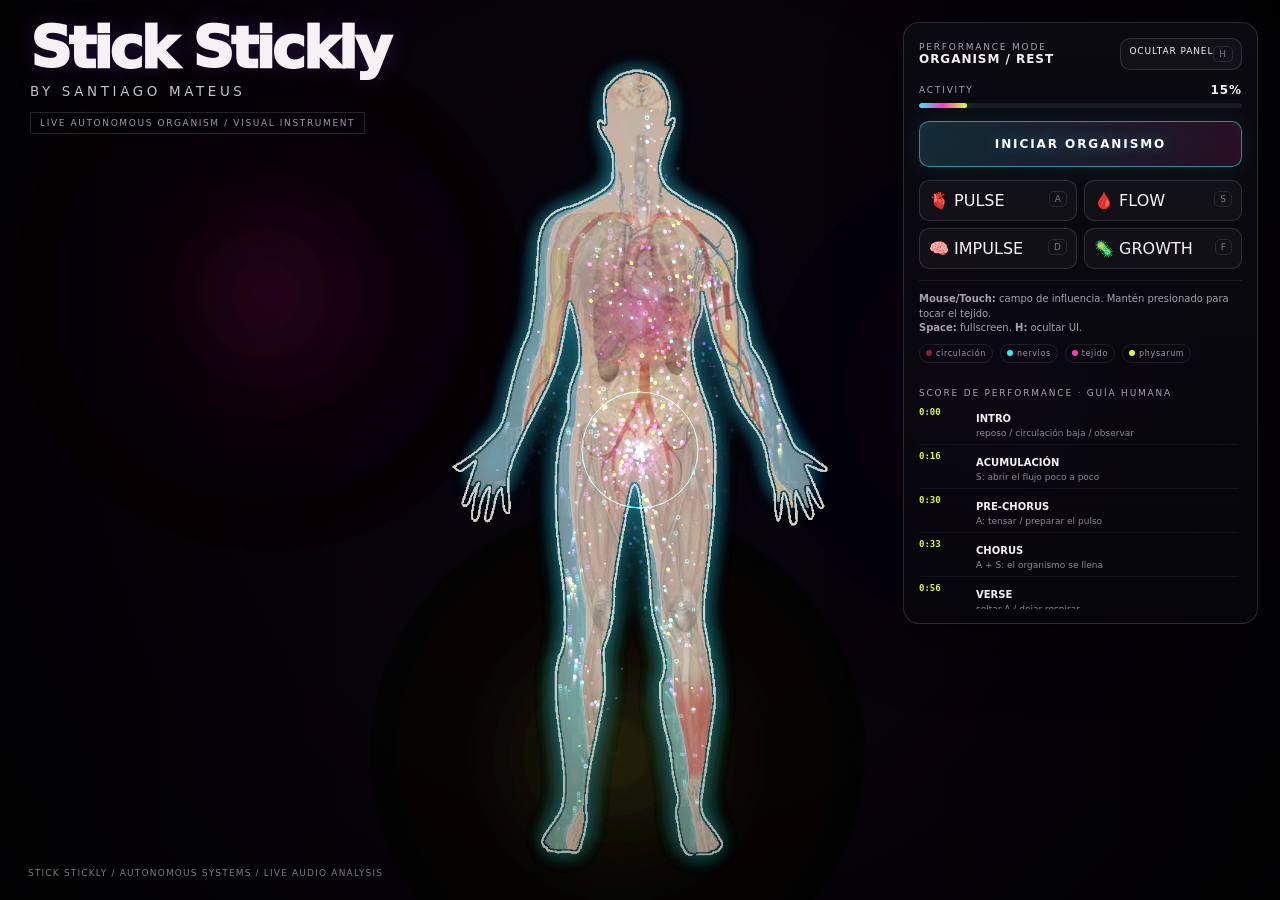
==== commit 3cedadfa: "Update index.html" ====
--- a/Stick_Stickly_Organism_Santiago_Mateus/index.html
+++ b/Stick_Stickly_Organism_Santiago_Mateus/index.html
@@ -3,6 +3,7 @@
 <head>
 <meta charset="utf-8">
 <meta name="viewport" content="width=device-width,initial-scale=1">
+<link rel="icon" href="assets/favicon.ico">
 <title>Stick Stickly | By Santiago Mateus</title>
 <style>
 :root{
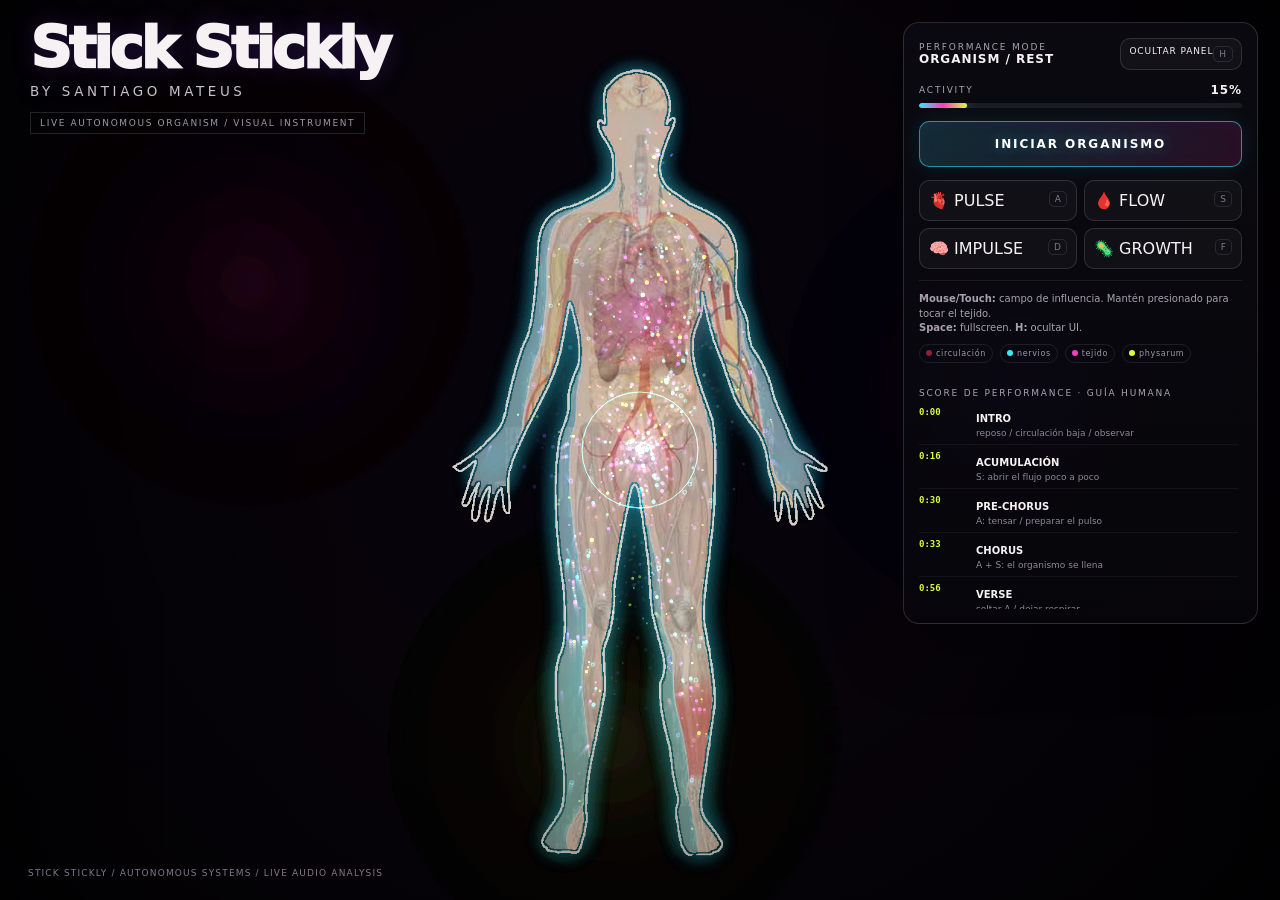
==== commit c6d1f358: "Update index.html" ====
--- a/Stick_Stickly_Organism_Santiago_Mateus/index.html
+++ b/Stick_Stickly_Organism_Santiago_Mateus/index.html
@@ -3,7 +3,7 @@
 <head>
 <meta charset="utf-8">
 <meta name="viewport" content="width=device-width,initial-scale=1">
-<link rel="icon" href="assets/favicon.ico">
+<link rel="icon" href="../assets/favicon.ico">
 <title>Stick Stickly | By Santiago Mateus</title>
 <style>
 :root{
